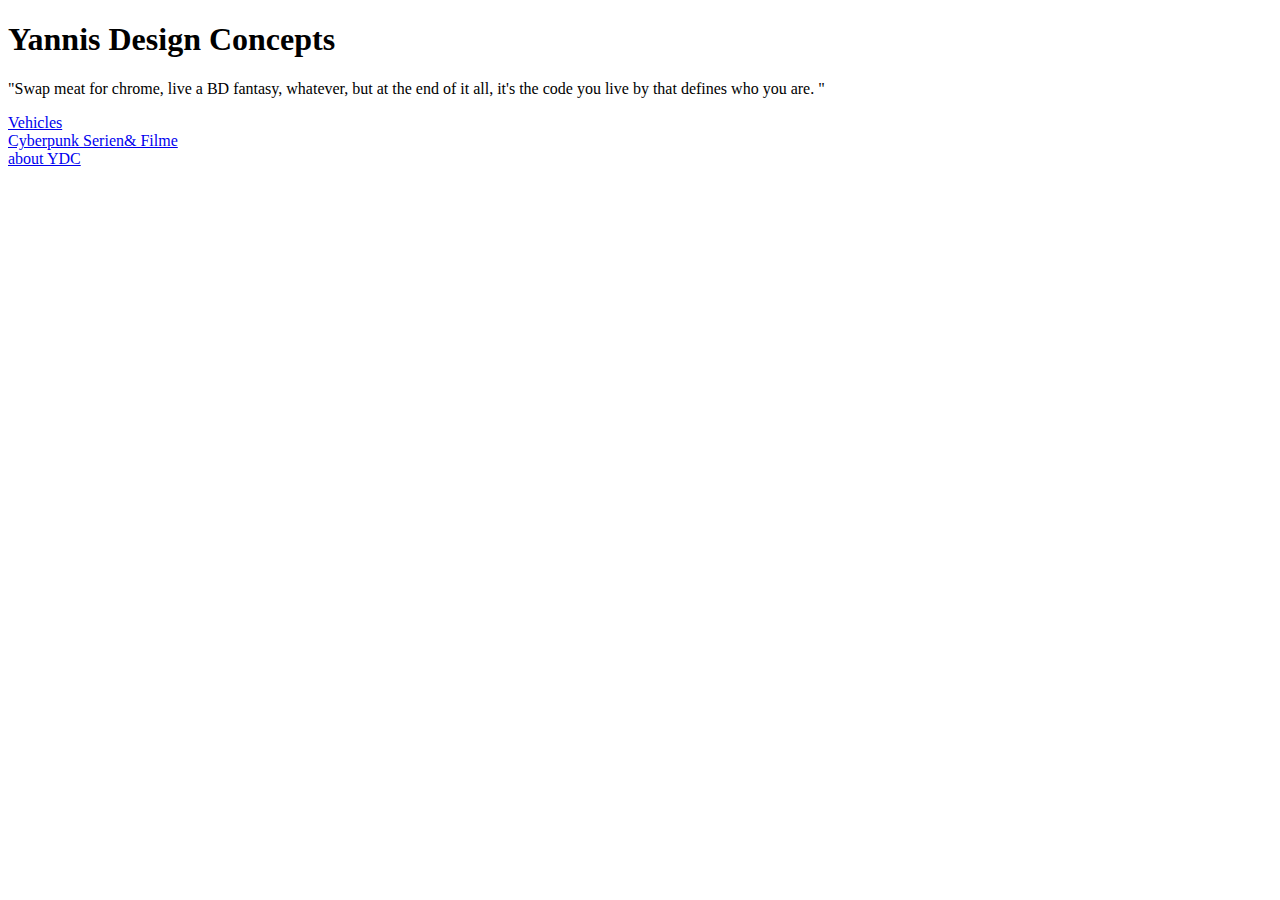
==== index.html @ 078557d4 "v2" ====
<!DOCTYPE html>
<html lang="en">
<head>
    <meta charset="UTF-8">
    <meta name="viewport" content="width=device-width, initial-scale=1.0">
    <title>YDC</title>
    
    <link rel="stylesheet" href="StyleYDC.css">
    <link href="https://fonts.googleapis.com/css2?family=Red+Hat+Mono:wght@500&display=swap" rel="stylesheet">
     
</head>

<body>
         
    <Main>
             <div class="intro box glow header">
                <h1>Yannis Design Concepts</h1> 
             </div>
 
             <div class="quote hover">
                 <p>"Swap meat for chrome, live a BD fantasy, whatever, but at the end of it all, it's the code you live by that defines who you are. "</p>
             </div> 
 
                 <div class="text links">
                     <a href="Cyberpunk vehicles.html"> Vehicles </a>
                 </div>
                     <a href="Cyberpunk Filme.html" class="text links2">Cyberpunk Serien& Filme</a>
    </Main>
      
    
    <footer>
        <div class="footer-container">
          <a href="about YDC">about YDC</a>
                 
        </div>
    </footer>
   
</body>
</html>
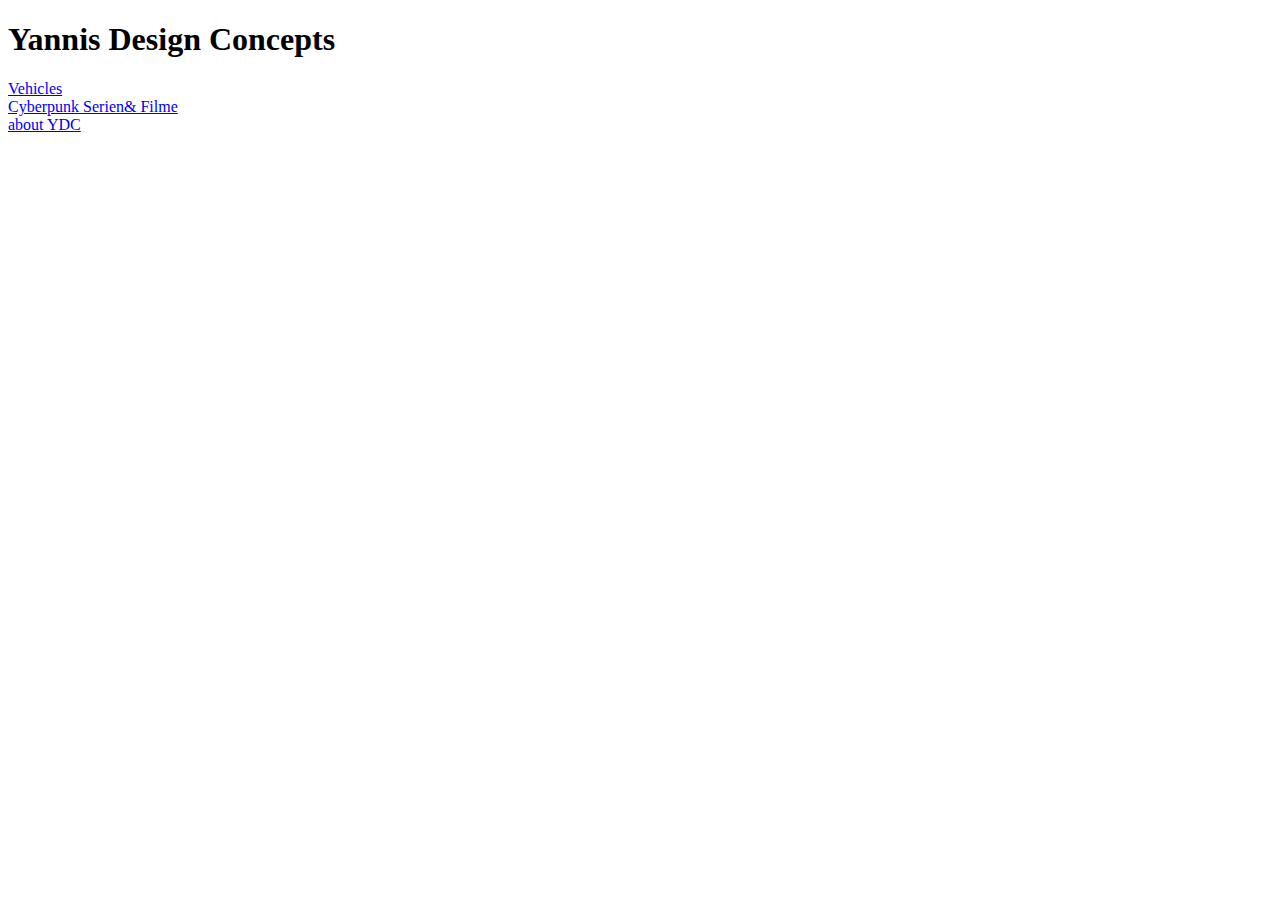
==== commit 3a3d89db: "farbverlauf" ====
--- a/index.html
+++ b/index.html
@@ -17,8 +17,8 @@
                 <h1>Yannis Design Concepts</h1> 
              </div>
  
-             <div class="quote hover">
-                 <p>"Swap meat for chrome, live a BD fantasy, whatever, but at the end of it all, it's the code you live by that defines who you are. "</p>
+             <div class="quote">
+              
              </div> 
  
                  <div class="text links">
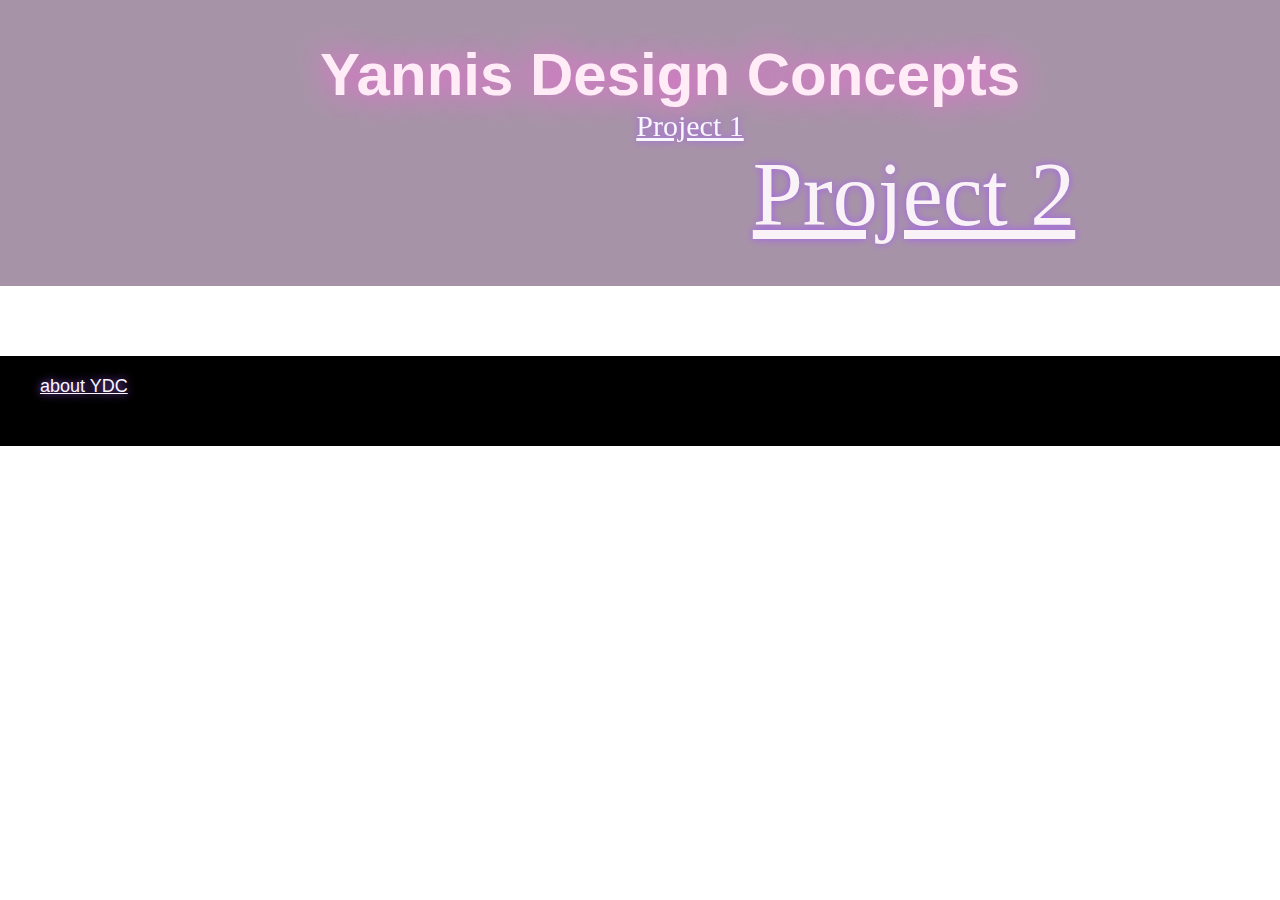
==== commit ade5fb0d: "test 3" ====
--- a/index.html
+++ b/index.html
@@ -5,7 +5,7 @@
     <meta name="viewport" content="width=device-width, initial-scale=1.0">
     <title>YDC</title>
     
-    <link rel="stylesheet" href="StyleYDC.css">
+    <link rel="stylesheet" href="styleYDC.css">
     <link href="https://fonts.googleapis.com/css2?family=Red+Hat+Mono:wght@500&display=swap" rel="stylesheet">
      
 </head>
@@ -15,16 +15,12 @@
     <Main>
              <div class="intro box glow header">
                 <h1>Yannis Design Concepts</h1> 
-             </div>
+         
  
-             <div class="quote">
-              
-             </div> 
- 
-                 <div class="text links">
-                     <a href="Cyberpunk vehicles.html"> Vehicles </a>
+                 <div class="text">
+                     <a href="test.html"> Project 1 </a>
                  </div>
-                     <a href="Cyberpunk Filme.html" class="text links2">Cyberpunk Serien& Filme</a>
+                     <a href="Cyberpunk Filme.html" class="text links2">Project 2 </a>
     </Main>
       
     
--- a/styleYDC.css
+++ b/styleYDC.css
@@ -0,0 +1,120 @@
+       /*  new CSS */
+
+body{
+    margin: 0;
+    padding: 0;
+    background-color: var(--bg-color);
+    color: white;
+    font-family: Impact, Haettenschweiler, 'Arial Narrow Bold', sans-serif;
+    background-size: cover;
+    background-attachment: fixed;
+    background: linear-gradient( hsl(50,80,95) 35%, hsl(300,40,80) 45%, hsl(230,30,80), hsl white 100%)
+  
+  }
+  
+.intro{
+    background-color: rgba(48, 0, 48, 0.422);
+    overflow: hidden
+}
+
+.box{
+    padding: 40px 30px;
+    width: 100%;
+    position: sticky;
+  }
+
+
+.header{
+    text-align: center;
+    position: sticky;
+    top: 0;
+  }
+a{
+    color: #f8f6ff;
+    text-shadow:0 0 8px rgb(165, 92, 243);
+}
+
+.quote{
+    
+   padding-left: 100px;
+    text-align: justify;
+    width: 300px;
+    font-size: 10em;
+}
+
+.links{
+    font-size: 4em;
+    padding-left: 55%;
+    margin-bottom: 300px;
+}
+
+.links2{
+    font-size: 3em;
+    padding-left: 35%;
+    margin-bottom: 140px;
+
+}
+
+h1, h2{
+    padding: 0;
+    margin: 0;
+    font-family: 'Anderson Grotesk', sans-serif;
+    color: #ffecf7;
+}
+
+.starter-pic{
+   margin-left: 50px;
+   margin-top: 150px;
+   margin-bottom: 50px;
+}
+
+.text{
+    margin-left: 40px;
+    color: #f9f2f6;
+    font-family: Impact, Haettenschweiler, 'Arial Narrow Bold';
+}
+
+footer{
+    padding: 20px;
+    width: 100%;
+    font-size: 18px;
+    z-index: 19;
+    overflow: hidden;
+    background-color: black;
+    margin-top: 70px;
+    bottom: 0;
+    height: 50px;
+    
+}
+
+.footer-container{
+    display: flex;
+    align-items: center;
+    justify-content: space-between ;
+    color: #f9f2f6;
+    margin-left: 20px;
+    margin-right: 50px;
+  }
+
+.glow{
+    font-size: 30px;
+    text-shadow:0 0 30px rgb(255, 98, 224);
+}
+
+.pictures{
+    margin-left: 15vw;
+    margin-top: 150px;
+    
+    
+}
+
+.movies{
+    padding-left: 15vw;
+    text-align: justify;
+    width: 700px;
+    font-size: 4em;
+}
+
+.quote:hover{
+    text-shadow: 1px 1px 5px rgb(236, 195, 204);
+}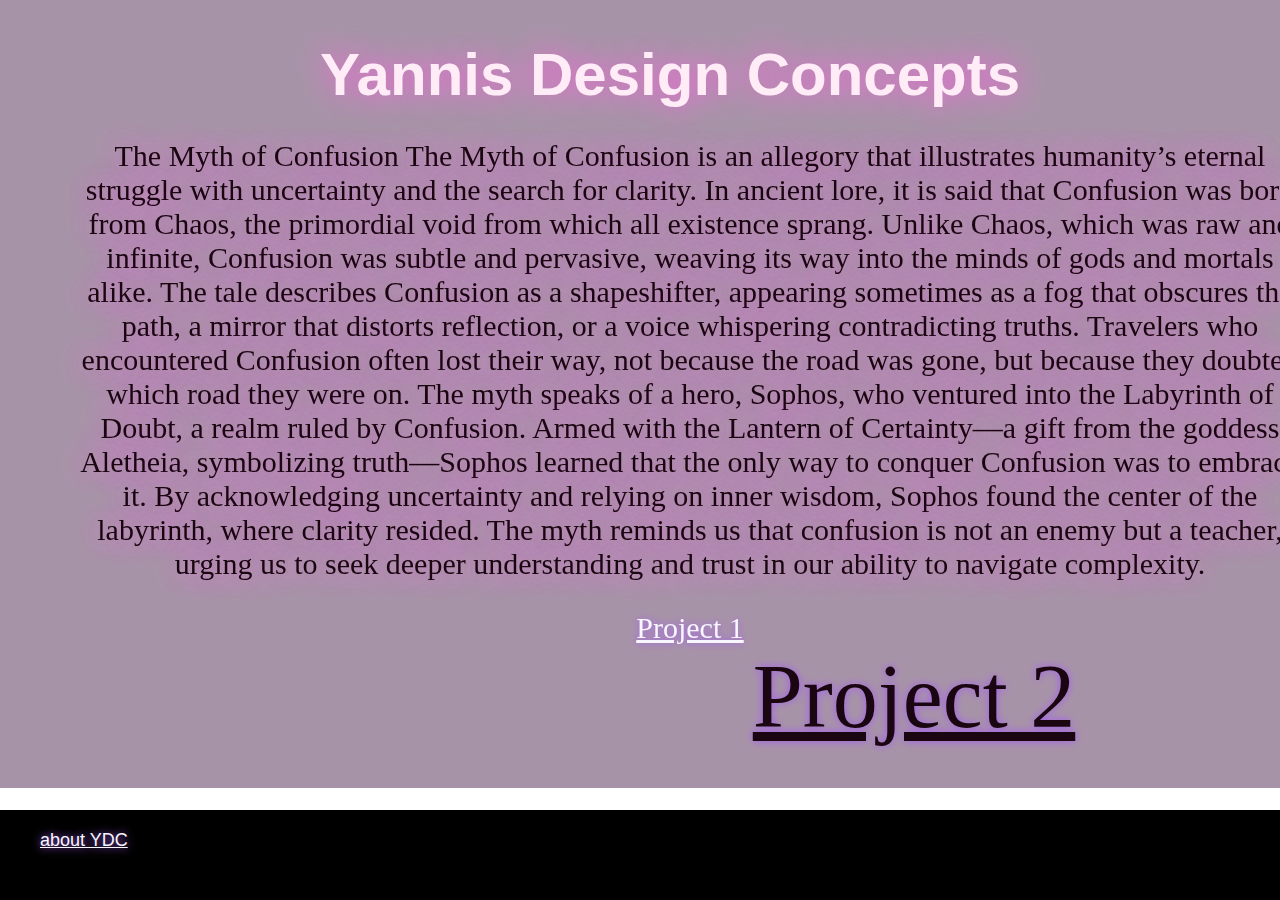
==== commit 701301ac: "mit text" ====
--- a/index.html
+++ b/index.html
@@ -16,6 +16,15 @@
              <div class="intro box glow header">
                 <h1>Yannis Design Concepts</h1> 
          
+                <p class="text">The Myth of Confusion
+
+                    The Myth of Confusion is an allegory that illustrates humanity’s eternal struggle with uncertainty and the search for clarity. In ancient lore, it is said that Confusion was born from Chaos, the primordial void from which all existence sprang. Unlike Chaos, which was raw and infinite, Confusion was subtle and pervasive, weaving its way into the minds of gods and mortals alike.
+                    
+                    The tale describes Confusion as a shapeshifter, appearing sometimes as a fog that obscures the path, a mirror that distorts reflection, or a voice whispering contradicting truths. Travelers who encountered Confusion often lost their way, not because the road was gone, but because they doubted which road they were on.
+                    
+                    The myth speaks of a hero, Sophos, who ventured into the Labyrinth of Doubt, a realm ruled by Confusion. Armed with the Lantern of Certainty—a gift from the goddess Aletheia, symbolizing truth—Sophos learned that the only way to conquer Confusion was to embrace it. By acknowledging uncertainty and relying on inner wisdom, Sophos found the center of the labyrinth, where clarity resided.
+                    
+                    The myth reminds us that confusion is not an enemy but a teacher, urging us to seek deeper understanding and trust in our ability to navigate complexity.</p>
  
                  <div class="text">
                      <a href="test.html"> Project 1 </a>
--- a/styleYDC.css
+++ b/styleYDC.css
@@ -3,12 +3,10 @@
 body{
     margin: 0;
     padding: 0;
-    background-color: var(--bg-color);
-    color: white;
     font-family: Impact, Haettenschweiler, 'Arial Narrow Bold', sans-serif;
     background-size: cover;
     background-attachment: fixed;
-    background: linear-gradient( hsl(50,80,95) 35%, hsl(300,40,80) 45%, hsl(230,30,80), hsl white 100%)
+    background: linear-gradient(hsl(50,80,95) 35%, hsl(300,40,80) 45%, hsl(230,30,80), hsl white 100%)
   
   }
   
@@ -70,8 +68,9 @@
 
 .text{
     margin-left: 40px;
-    color: #f9f2f6;
+    color: #1a0611;
     font-family: Impact, Haettenschweiler, 'Arial Narrow Bold';
+    font-size: 20vp;
 }
 
 footer{
@@ -84,6 +83,7 @@
     margin-top: 70px;
     bottom: 0;
     height: 50px;
+    position: fixed;
     
 }
 
@@ -104,16 +104,8 @@
 .pictures{
     margin-left: 15vw;
     margin-top: 150px;
+}
     
-    
-}
-
-.movies{
-    padding-left: 15vw;
-    text-align: justify;
-    width: 700px;
-    font-size: 4em;
-}
 
 .quote:hover{
     text-shadow: 1px 1px 5px rgb(236, 195, 204);
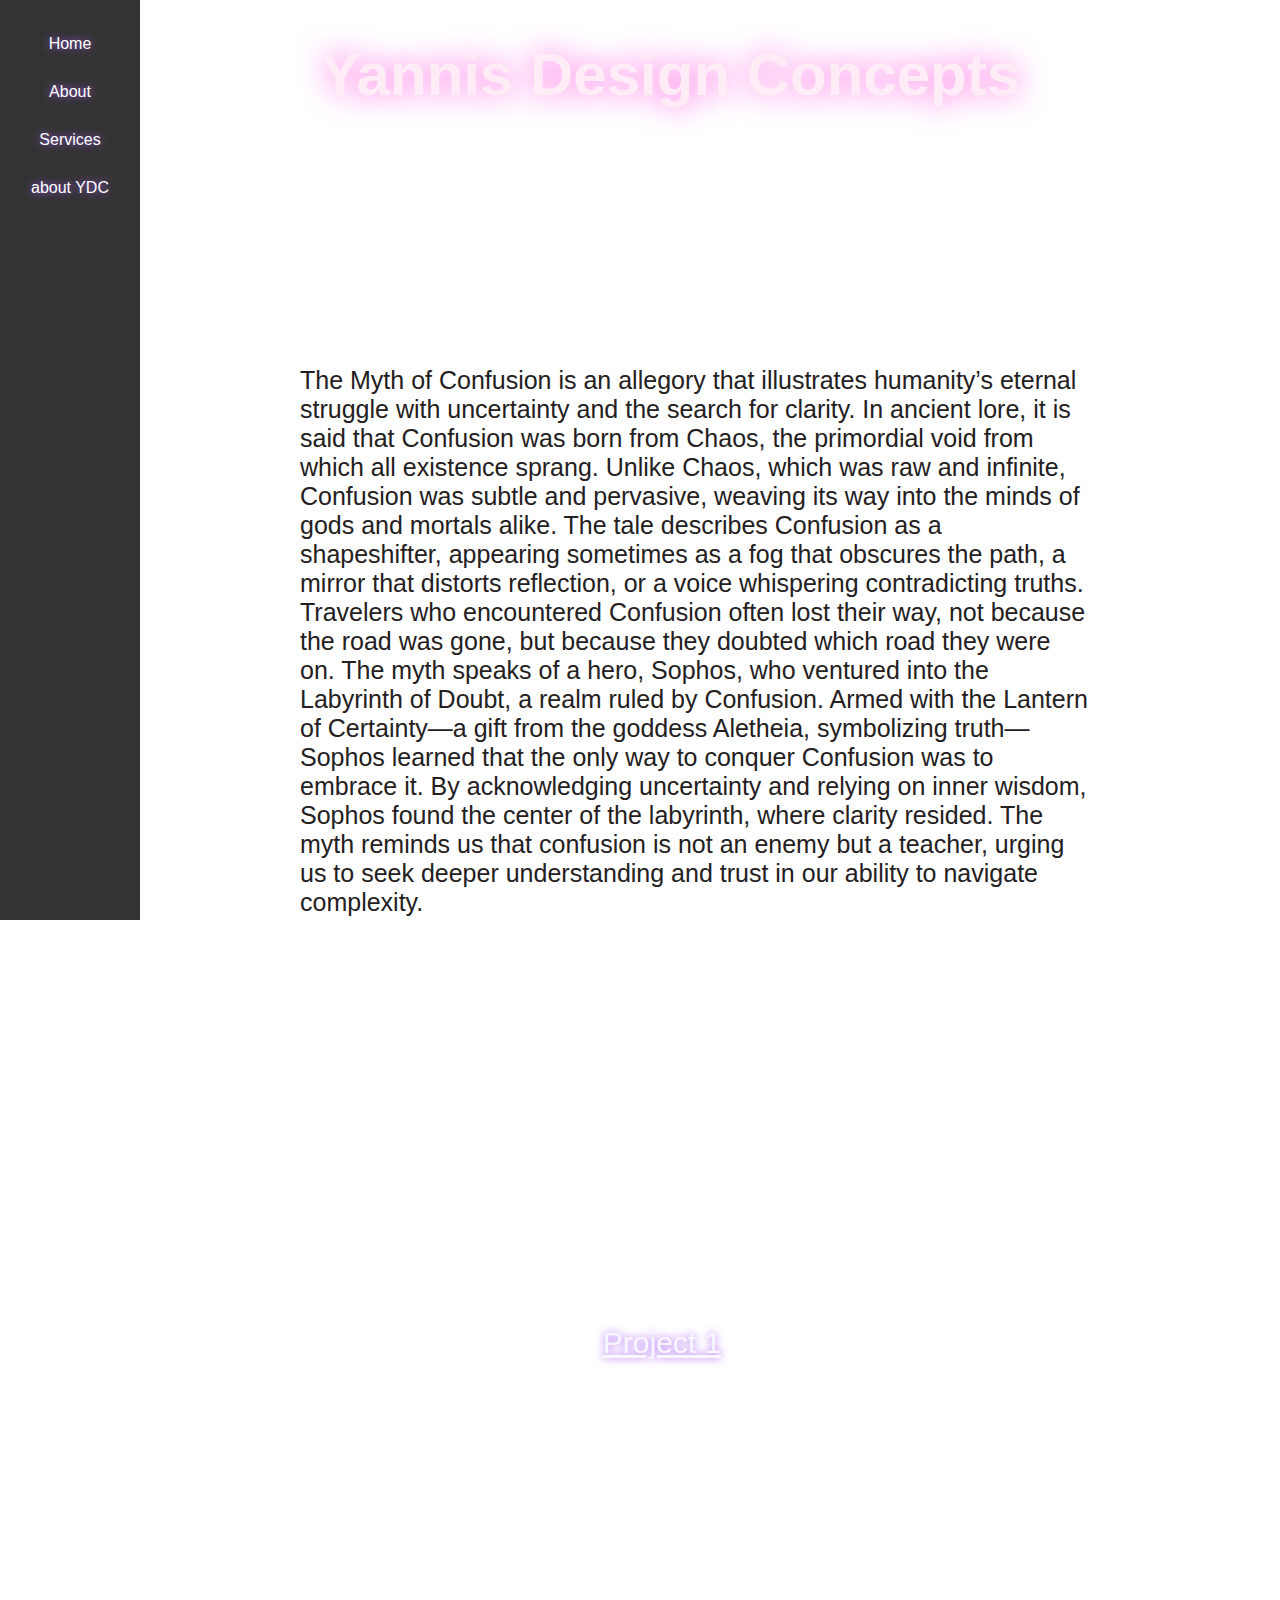
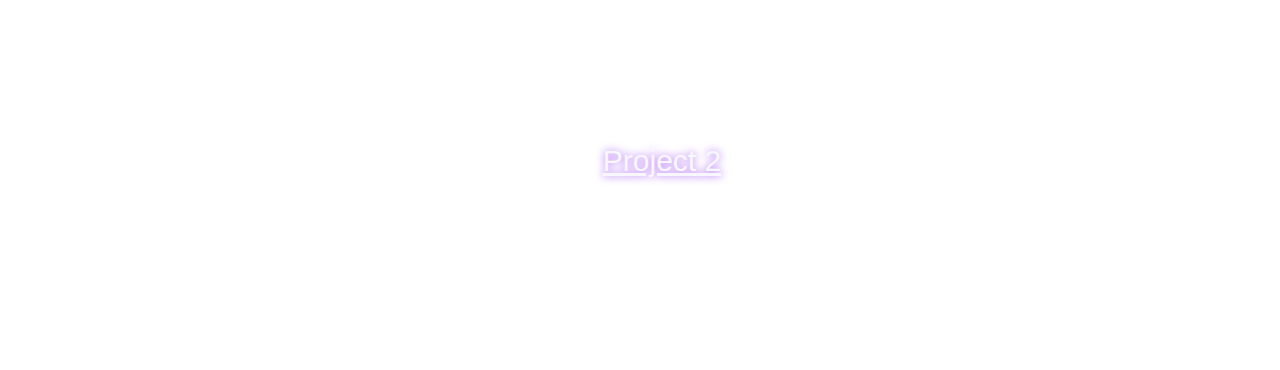
==== commit 1f3af632: "zwischenpräsentation" ====
--- a/index.html
+++ b/index.html
@@ -11,12 +11,20 @@
 </head>
 
 <body>
-         
+    <div class="navbar">
+        <a href="#home">Home</a>
+        <a href="#about">About</a>
+        <a href="#services">Services</a>
+        <a href="about YDC">about YDC</a>
+    </div>
+
     <Main>
-             <div class="intro box glow header">
+             <div class=" box glow header">
                 <h1>Yannis Design Concepts</h1> 
-         
-                <p class="text">The Myth of Confusion
+             </div>
+             
+             <div class="text ">
+                <p>
 
                     The Myth of Confusion is an allegory that illustrates humanity’s eternal struggle with uncertainty and the search for clarity. In ancient lore, it is said that Confusion was born from Chaos, the primordial void from which all existence sprang. Unlike Chaos, which was raw and infinite, Confusion was subtle and pervasive, weaving its way into the minds of gods and mortals alike.
                     
@@ -25,20 +33,18 @@
                     The myth speaks of a hero, Sophos, who ventured into the Labyrinth of Doubt, a realm ruled by Confusion. Armed with the Lantern of Certainty—a gift from the goddess Aletheia, symbolizing truth—Sophos learned that the only way to conquer Confusion was to embrace it. By acknowledging uncertainty and relying on inner wisdom, Sophos found the center of the labyrinth, where clarity resided.
                     
                     The myth reminds us that confusion is not an enemy but a teacher, urging us to seek deeper understanding and trust in our ability to navigate complexity.</p>
- 
-                 <div class="text">
-                     <a href="test.html"> Project 1 </a>
-                 </div>
-                     <a href="Cyberpunk Filme.html" class="text links2">Project 2 </a>
+            
+                </div>
+
+                <div class="text quote quote-hover">
+                    <a href="test.html"> Project 1 </a>
+                </div>
+
+                <div class="text quote quote-hover">
+                    <a href="Cyberpunk Filme.html">Project 2 </a>
+                </div>
     </Main>
-      
-    
-    <footer>
-        <div class="footer-container">
-          <a href="about YDC">about YDC</a>
-                 
-        </div>
-    </footer>
+
    
 </body>
 </html>--- a/styleYDC.css
+++ b/styleYDC.css
@@ -6,19 +6,19 @@
     font-family: Impact, Haettenschweiler, 'Arial Narrow Bold', sans-serif;
     background-size: cover;
     background-attachment: fixed;
-    background: linear-gradient(hsl(50,80,95) 35%, hsl(300,40,80) 45%, hsl(230,30,80), hsl white 100%)
+    background: linear-gradient(hsl(50,80,95) 35%, hsl(300,40,80) 45%, hsl(230,30,80), hsl white 100%);
+    overflow-x: hidden;
+    width: 100%;
+    
   
   }
   
-.intro{
-    background-color: rgba(48, 0, 48, 0.422);
-    overflow: hidden
-}
 
 .box{
     padding: 40px 30px;
     width: 100%;
     position: sticky;
+    overflow: hidden
   }
 
 
@@ -67,10 +67,11 @@
 }
 
 .text{
-    margin-left: 40px;
-    color: #1a0611;
-    font-family: Impact, Haettenschweiler, 'Arial Narrow Bold';
-    font-size: 20vp;
+    display: flex;
+    font-size: 25px;
+    color: rgb(36, 32, 33);
+    padding: 15%;
+    padding-left: 300px;
 }
 
 footer{
@@ -106,7 +107,40 @@
     margin-top: 150px;
 }
     
+.quote{
+    font-size: 30px;
+    justify-content: center;
+    padding-left: 40%;
+}
+
 
 .quote:hover{
     text-shadow: 1px 1px 5px rgb(236, 195, 204);
-}+}
+
+/* seitliche nav bar */
+.navbar {
+    position: fixed;
+    top: 0;
+    left: 0;
+    width: 140px;
+    height: 100%;
+    background-color: #333;
+    display: flex;
+    flex-direction: column;
+    padding-top: 20px;
+  }
+  
+  .navbar a {
+    text-decoration: none;
+    color: white;
+    padding: 15px;
+    text-align: center;
+    align-items: center;
+    transition: background-color 0.2s;
+  }
+  
+  .navbar a:hover {
+    background-color: #575757;
+  }
+  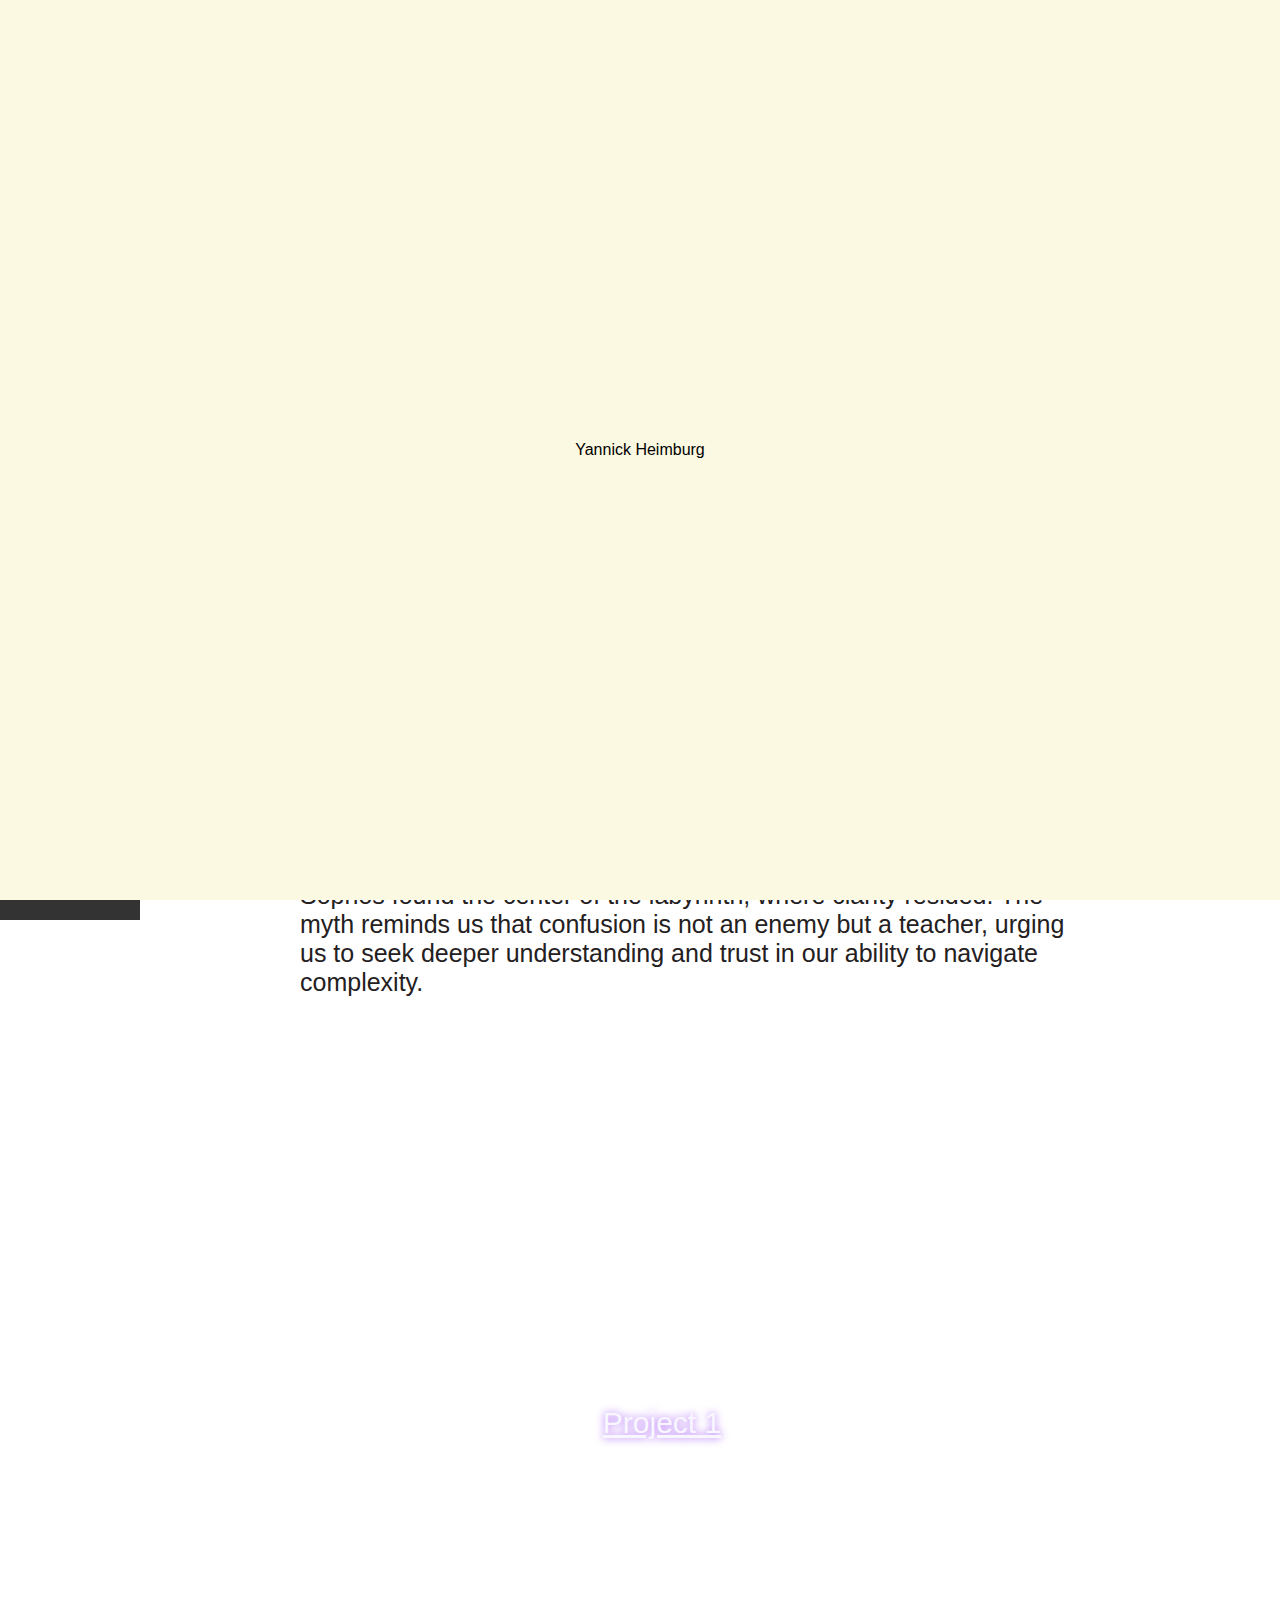
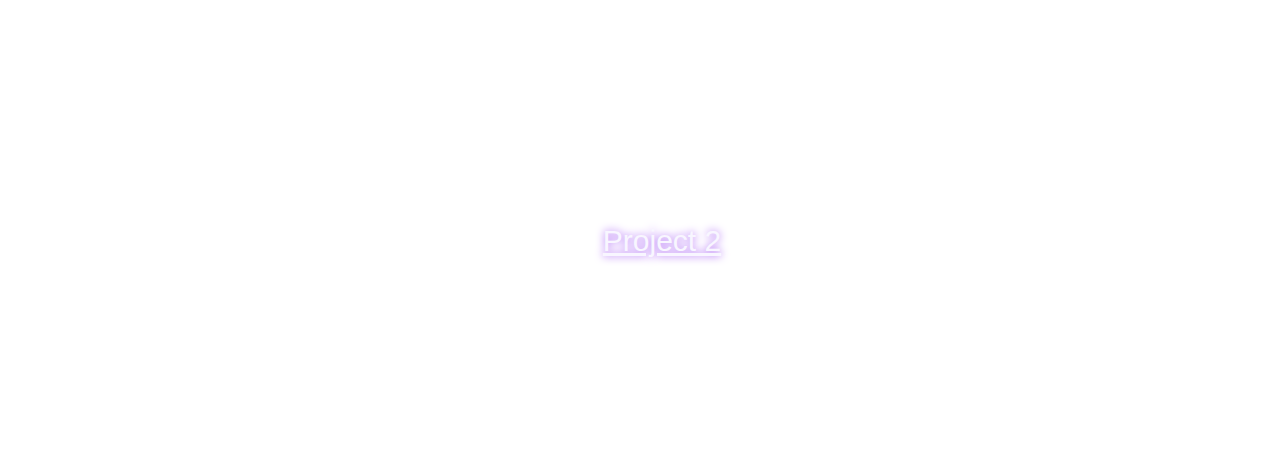
==== commit c5dd7d04: "mit intro" ====
--- a/index.html
+++ b/index.html
@@ -3,47 +3,58 @@
 <head>
     <meta charset="UTF-8">
     <meta name="viewport" content="width=device-width, initial-scale=1.0">
-    <title>YDC</title>
+    <title>YannickHeimburg</title>
     
-    <link rel="stylesheet" href="styleYDC.css">
+    <link rel="stylesheet" href="style.css">
     <link href="https://fonts.googleapis.com/css2?family=Red+Hat+Mono:wght@500&display=swap" rel="stylesheet">
      
 </head>
 
 <body>
-    <div class="navbar">
-        <a href="#home">Home</a>
-        <a href="#about">About</a>
-        <a href="#services">Services</a>
-        <a href="about YDC">about YDC</a>
-    </div>
 
-    <Main>
-             <div class=" box glow header">
-                <h1>Yannis Design Concepts</h1> 
-             </div>
-             
-             <div class="text ">
-                <p>
+    <!-- Preloader -->
+  <div id="preloader">
+    <!-- <div class="spinner"></div> -->
+     <p>Yannick Heimburg</p>
+  </div>
 
-                    The Myth of Confusion is an allegory that illustrates humanity’s eternal struggle with uncertainty and the search for clarity. In ancient lore, it is said that Confusion was born from Chaos, the primordial void from which all existence sprang. Unlike Chaos, which was raw and infinite, Confusion was subtle and pervasive, weaving its way into the minds of gods and mortals alike.
-                    
-                    The tale describes Confusion as a shapeshifter, appearing sometimes as a fog that obscures the path, a mirror that distorts reflection, or a voice whispering contradicting truths. Travelers who encountered Confusion often lost their way, not because the road was gone, but because they doubted which road they were on.
-                    
-                    The myth speaks of a hero, Sophos, who ventured into the Labyrinth of Doubt, a realm ruled by Confusion. Armed with the Lantern of Certainty—a gift from the goddess Aletheia, symbolizing truth—Sophos learned that the only way to conquer Confusion was to embrace it. By acknowledging uncertainty and relying on inner wisdom, Sophos found the center of the labyrinth, where clarity resided.
-                    
-                    The myth reminds us that confusion is not an enemy but a teacher, urging us to seek deeper understanding and trust in our ability to navigate complexity.</p>
-            
+  <!-- Main Content -->
+  <div id="main-content" style="display: none;">
+  </div>
+        <div class="navbar">
+            <a href="#home">Home</a>
+            <a href="#about">About</a>
+            <a href="#services">Services</a>
+            <a href="about YDC">about YH</a>
+        </div>
+
+        <Main>
+                <div class="glow header">
+                    <h1>Yannick Heimburg</h1> 
                 </div>
+                
+                <div class="text ">
+                    <p>
 
-                <div class="text quote quote-hover">
-                    <a href="test.html"> Project 1 </a>
-                </div>
+                        The Myth of Confusion is an allegory that illustrates humanity’s eternal struggle with uncertainty and the search for clarity. In ancient lore, it is said that Confusion was born from Chaos, the primordial void from which all existence sprang. Unlike Chaos, which was raw and infinite, Confusion was subtle and pervasive, weaving its way into the minds of gods and mortals alike.
+                        
+                        The tale describes Confusion as a shapeshifter, appearing sometimes as a fog that obscures the path, a mirror that distorts reflection, or a voice whispering contradicting truths. Travelers who encountered Confusion often lost their way, not because the road was gone, but because they doubted which road they were on.
+                        
+                        The myth speaks of a hero, Sophos, who ventured into the Labyrinth of Doubt, a realm ruled by Confusion. Armed with the Lantern of Certainty—a gift from the goddess Aletheia, symbolizing truth—Sophos learned that the only way to conquer Confusion was to embrace it. By acknowledging uncertainty and relying on inner wisdom, Sophos found the center of the labyrinth, where clarity resided.
+                        
+                        The myth reminds us that confusion is not an enemy but a teacher, urging us to seek deeper understanding and trust in our ability to navigate complexity.</p>
+                
+                    </div>
 
-                <div class="text quote quote-hover">
-                    <a href="Cyberpunk Filme.html">Project 2 </a>
-                </div>
-    </Main>
+                    <div class="text quote quote-hover">
+                        <a href="test.html"> Project 1 </a>
+                    </div>
+
+                    <div class="text quote quote-hover">
+                        <a href="Cyberpunk Filme.html">Project 2 </a>
+                    </div>
+            </Main>
+    <Script src="script.js"></Script>
 
    
 </body>
--- a/style.css
+++ b/style.css
@@ -0,0 +1,140 @@
+       /*  new CSS */
+
+body{
+    margin: 0;
+    padding: 0;
+    font-family: Impact, Haettenschweiler, 'Arial Narrow Bold', sans-serif;
+    background-size: cover;
+    background-attachment: fixed;
+    background: linear-gradient(hsl(50,80,95) 35%, hsl(300,40,80) 45%, hsl(230,30,80), hsl white 100%);
+    overflow-x: hidden;
+    width: 100%;
+    }
+
+
+.header{
+    text-align: center;
+    position: sticky;
+    top: 0;
+    padding: 40px;
+    color: #f8f6ff;
+  }
+
+a{
+    color: #f8f6ff;
+    text-shadow:0 0 8px rgb(165, 92, 243);
+}
+
+.quote{
+    
+   padding-left: 100px;
+    text-align: justify;
+    width: 300px;
+    font-size: 10em;
+}
+
+
+
+
+.text{
+    display: flex;
+    font-size: 25px;
+    color: rgb(36, 32, 33);
+    padding: 15%;
+    padding-left: 300px;
+}
+
+.glow{
+    font-size: 30px;
+    text-shadow:0 0 30px rgb(255, 98, 224);
+}
+
+    
+.quote{
+    font-size: 30px;
+    justify-content: center;
+    padding-left: 40%;
+}
+
+
+.quote:hover{
+    text-shadow: 1px 1px 5px rgb(236, 195, 204);
+}
+
+
+
+/* seitliche nav bar */
+.navbar {
+    position: fixed;
+    top: 0;
+    left: 0;
+    width: 140px;
+    height: 100%;
+    background-color: #333;
+    display: flex;
+    flex-direction: column;
+    padding-top: 20px;
+    justify-content: center;
+    z-index: 999;
+  }
+  
+  .navbar a {
+    text-decoration: none;
+    color: white;
+    padding: 15px;
+    text-align: center;
+    align-items: center;
+    transition: background-color 0.2s;
+  }
+  
+  .navbar a:hover {
+    background-color: #575757;
+  }
+  
+
+  /* Load page */
+
+  #preloader {
+    position: fixed;
+    top: 0;
+    left: 0;
+    width: 100%;
+    height: 100%;
+    background-color: #fcf9e2; /* Dark background */
+    display: flex;
+    align-items: center;
+    justify-content: center;
+    z-index: 9999; /* Ensure it's above everything else */
+    transition: opacity 1s ease;
+  }
+  
+  .spinner {
+    border: 6px solid #f3f3f3;
+    border-top: 6px solid #3498db; /* Spinner color */
+    border-radius: 50%;
+    width: 50px;
+    height: 50px;
+    animation: spin 1s linear infinite;
+  }
+
+  /* Spinner animation */
+@keyframes spin {
+    from { transform: rotate(0deg); }
+    to { transform: rotate(360deg); }
+  }
+
+  /* Main content reveal */
+#main-content {
+    display: block;
+    opacity: 0;
+    transition: opacity 1s ease;
+  }
+  
+  body.loaded #main-content {
+    opacity: 1;
+  }
+  
+  body.loaded #preloader {
+    opacity: 0;
+    pointer-events: none; /* Prevent interaction */
+  }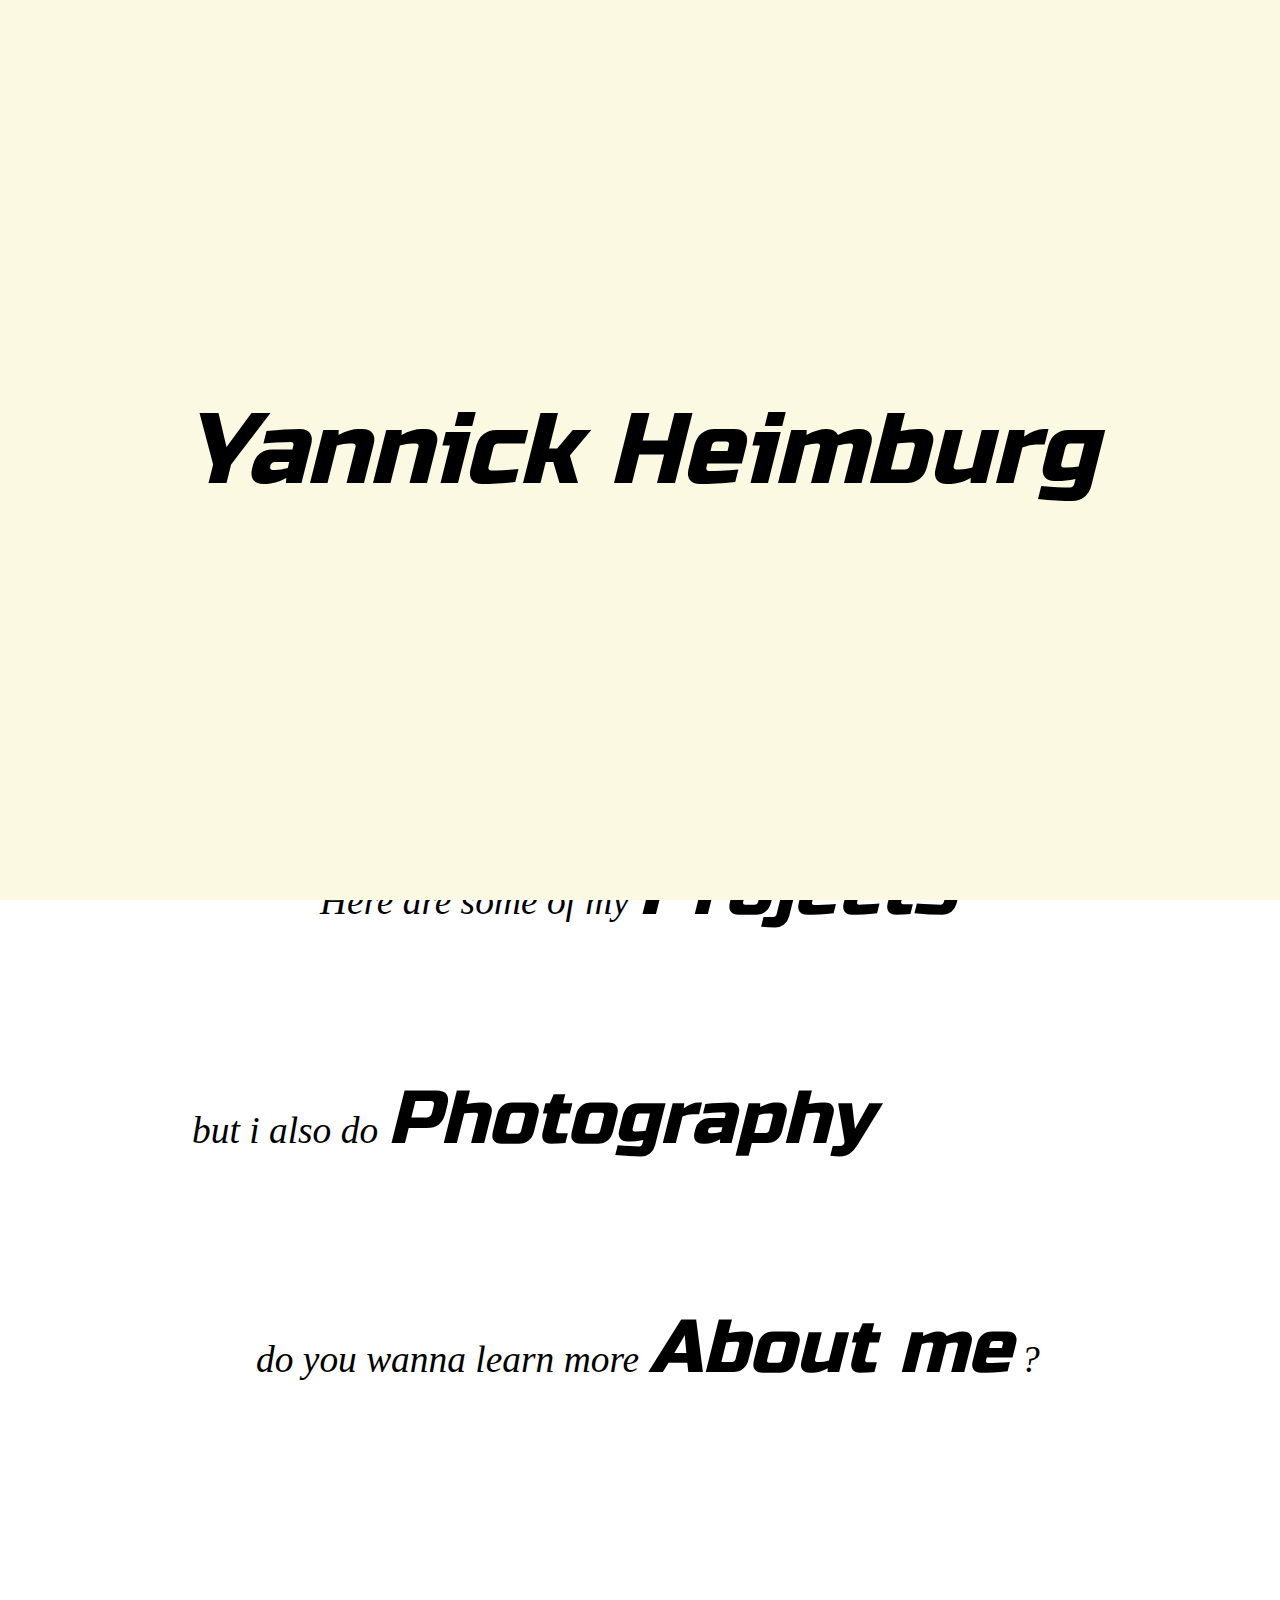
==== commit d44a93d8: "endpäsi" ====
--- a/index.html
+++ b/index.html
@@ -14,45 +14,33 @@
 
     <!-- Preloader -->
   <div id="preloader">
-    <!-- <div class="spinner"></div> -->
-     <p>Yannick Heimburg</p>
+     <p class="pulsate loader-styling russo-one">Yannick Heimburg</p>
   </div>
 
   <!-- Main Content -->
   <div id="main-content" style="display: none;">
   </div>
-        <div class="navbar">
-            <a href="#home">Home</a>
-            <a href="#about">About</a>
-            <a href="#services">Services</a>
-            <a href="about YDC">about YH</a>
-        </div>
+        <!-- ausgeblendete navbar  <div class="navbar"> -->
+       
 
         <Main>
-                <div class="glow header">
-                    <h1>Yannick Heimburg</h1> 
-                </div>
+            
+                <h1 class="baseline"> hi i'm <span class="russo-one link-padding">Yannick Heimburg</span></h1> 
+         
                 
-                <div class="text ">
-                    <p>
-
-                        The Myth of Confusion is an allegory that illustrates humanity’s eternal struggle with uncertainty and the search for clarity. In ancient lore, it is said that Confusion was born from Chaos, the primordial void from which all existence sprang. Unlike Chaos, which was raw and infinite, Confusion was subtle and pervasive, weaving its way into the minds of gods and mortals alike.
-                        
-                        The tale describes Confusion as a shapeshifter, appearing sometimes as a fog that obscures the path, a mirror that distorts reflection, or a voice whispering contradicting truths. Travelers who encountered Confusion often lost their way, not because the road was gone, but because they doubted which road they were on.
-                        
-                        The myth speaks of a hero, Sophos, who ventured into the Labyrinth of Doubt, a realm ruled by Confusion. Armed with the Lantern of Certainty—a gift from the goddess Aletheia, symbolizing truth—Sophos learned that the only way to conquer Confusion was to embrace it. By acknowledging uncertainty and relying on inner wisdom, Sophos found the center of the labyrinth, where clarity resided.
-                        
-                        The myth reminds us that confusion is not an enemy but a teacher, urging us to seek deeper understanding and trust in our ability to navigate complexity.</p>
-                
-                    </div>
-
-                    <div class="text quote quote-hover">
-                        <a href="test.html"> Project 1 </a>
-                    </div>
-
-                    <div class="text quote quote-hover">
-                        <a href="Cyberpunk Filme.html">Project 2 </a>
-                    </div>
+            <div class="textblock1 textsize">
+                <p>i am a <span class="russo-one">Productdesign Student</span> from Berlin.</p>
+            </div> 
+            <div class="textblock2 textsize">
+                <p>Here are some of my <a class="russo-one" href="Projects.html">Projects</a></p>
+            </div>
+            <div class="textblock3 textsize">
+                <p>but i also do <a class="russo-one" href="Photography.html">Photography</a></p>
+            </div>
+            <div class="textblock4 textsize">
+                <p>do you wanna learn more <a class="russo-one" href="about me.html">About me</a> ?</p>
+            </div>
+        
             </Main>
     <Script src="script.js"></Script>
 
--- a/style.css
+++ b/style.css
@@ -1,69 +1,193 @@
-       /*  new CSS */
-
+
+
+
+/* Fonts ------------------------------------------------------------------------------------------------------- */
+        
+/* Russo one */
+  @import url('https://fonts.googleapis.com/css2?family=Russo+One&display=swap');
+
+    .russo-one {
+    font-family: "Russo One", serif;
+    font-weight: 400;
+    font-style: italic;
+    font-size: 2em;
+  }
+                    
+/* roboto serif */
+@import url('https://fonts.googleapis.com/css2?family=Roboto+Serif:ital,opsz,wdth,wght,GRAD@1,8..144,126,580,31&display=swap');
+
+
+  .roboto-serif {
+    font-family: "Roboto Serif", serif;
+    
+  }
+
+
+/* Body styling --------------------------------------------------------------------------------------------------- */
 body{
     margin: 0;
     padding: 0;
-    font-family: Impact, Haettenschweiler, 'Arial Narrow Bold', sans-serif;
+    font-family: "Roboto Serif", serif;
+    font-size: 1.3em;
+    font-style: italic;
     background-size: cover;
     background-attachment: fixed;
-    background: linear-gradient(hsl(50,80,95) 35%, hsl(300,40,80) 45%, hsl(230,30,80), hsl white 100%);
+    background-image: url(img/Blur\ Background\ .png);
+    z-index: 0;
     overflow-x: hidden;
     width: 100%;
     }
 
 
-.header{
-    text-align: center;
-    position: sticky;
-    top: 0;
-    padding: 40px;
-    color: #f8f6ff;
-  }
+h1{
+  display: flex;
+  justify-content: center;
+  padding: 13%;
+}
+
+.baseline{
+  align-items: baseline;
+}
+
+.textsize{
+  font-size: 1.8em;
+  font-weight: 530;
+ 
+}
+.textblock1{
+  display: flex;
+  padding-left: 10%;
+  padding-right: 25%;
+}
+
+.textblock2{
+  display: flex;
+  margin-left: 25%;
+  padding-right: 10%;
+  padding-top: 5%;
+}
+
+.textblock3{
+  display: flex;
+  padding-left: 15%;
+  padding-right: 20%;
+  padding-top: 5%;
+}
+
+.textblock4{
+  display: flex;
+ text-align: right;
+  padding-left: 20%;
+  padding-right: 10%;
+  padding-bottom: 15%;
+  padding-top: 5%;
+}
+/* about page --------------------------------------------------------------------------------------------------------------------- */
+
+.goback{
+  display: flex;
+  justify-content: left;
+  padding-left: 3%;
+  font-size: 1.3em;
+}
+
+.textcontainer{
+  display: flex;
+  align-items: center;
+  gap: 10%;
+  margin-right: 10%;
+}
+
+.contact{
+  margin-top: 15%;
+  font-size: 1.3em;
+  font-weight: 200;
+}
+
+/* Projects Page ----------------------------------------------------------------------------------------------------------------- */
+
+h2{
+  font-family: "Russo One", serif;
+  font-weight: 400;
+  font-style: italic;
+  font-size: 6em;
+  padding-left: 18%;
+  padding-top: 3%;
+padding-bottom: 18%;
+}
+
+/* styling pics -------------------------------------------------------------------------------------------------------------------*/
+
+img{
+  display: flex;
+  
+}
+
+.aboutimg{
+ margin: auto;
+ margin-top: 10%;
+ margin-left: 15%;
+ width: 20%;
+ border: 20px solid #ffffff;
+}
+
+.projectpics{
+  width: 60%;
+  margin-left: 20%;
+  justify-content: center;
+  border: 2% #fcf9e2;
+}
+
+.fotogalerie{
+ align-items: center;
+  margin: auto;
+ margin-top: 5%;
+ margin-bottom: 10%;
+ width: 30%;
+ border: 30px solid #ffffff
+}
+
+
+ /* Liks styling ---------------------------------------------------------------------------------------------------------------- */
+
+ a:hover{
+  /* text-shadow: 
+  2px 2px 0 rgb(95, 59, 255), 
+    -2px -2px 0 rgb(95, 59, 255), 
+    2px -2px 0 rgb(95, 59, 255);   */
+    color: rgb(231, 152, 203);
+}
+
 
 a{
-    color: #f8f6ff;
-    text-shadow:0 0 8px rgb(165, 92, 243);
-}
-
-.quote{
-    
-   padding-left: 100px;
-    text-align: justify;
-    width: 300px;
-    font-size: 10em;
-}
-
-
-
-
-.text{
-    display: flex;
-    font-size: 25px;
-    color: rgb(36, 32, 33);
-    padding: 15%;
-    padding-left: 300px;
-}
-
-.glow{
-    font-size: 30px;
-    text-shadow:0 0 30px rgb(255, 98, 224);
-}
-
-    
-.quote{
-    font-size: 30px;
-    justify-content: center;
-    padding-left: 40%;
-}
-
-
-.quote:hover{
-    text-shadow: 1px 1px 5px rgb(236, 195, 204);
-}
-
-
-
-/* seitliche nav bar */
+    font-family: "Russo One", serif;
+    font-size: 200px;
+    font-style: italic;
+    color: black;
+    text-decoration: none;
+    animation: pulse-shadow 2s infinite;
+    transition: text-shadow 0.3s ease;
+    transition: color 0.4s ease;
+}
+
+
+
+
+
+/* Keyframes for the pulsating effect */
+@keyframes pulse-shadow {
+  0% {
+    text-shadow: 0 0 0.04em rgb(255, 255, 255);
+  }
+  50% {
+    text-shadow: 0 0 0.1em rgb(255, 255, 255);
+  }
+  100% {
+    text-shadow: 0 0 0.04em rgb(255, 255, 255);
+  }
+}
+
+/* seitliche nav bar 
 .navbar {
     position: fixed;
     top: 0;
@@ -90,9 +214,12 @@
   .navbar a:hover {
     background-color: #575757;
   }
-  
-
-  /* Load page */
+
+  */
+  
+
+  /* Load page ----------------------------------------------------------------------------------------------------------*/
+  
 
   #preloader {
     position: fixed;
@@ -100,28 +227,14 @@
     left: 0;
     width: 100%;
     height: 100%;
-    background-color: #fcf9e2; /* Dark background */
+    background-color: #fcf9e2;
     display: flex;
     align-items: center;
     justify-content: center;
     z-index: 9999; /* Ensure it's above everything else */
-    transition: opacity 1s ease;
-  }
-  
-  .spinner {
-    border: 6px solid #f3f3f3;
-    border-top: 6px solid #3498db; /* Spinner color */
-    border-radius: 50%;
-    width: 50px;
-    height: 50px;
-    animation: spin 1s linear infinite;
-  }
-
-  /* Spinner animation */
-@keyframes spin {
-    from { transform: rotate(0deg); }
-    to { transform: rotate(360deg); }
-  }
+    transition: opacity 0.5s ease;
+  }
+  
 
   /* Main content reveal */
 #main-content {
@@ -137,4 +250,40 @@
   body.loaded #preloader {
     opacity: 0;
     pointer-events: none; /* Prevent interaction */
-  }+  }
+
+  .loader-styling{
+    font-size: 100px;
+    font-style: italic;
+  }
+
+      /*  Pulsating of words  */
+    .pulsate {
+      opacity: 1; /* Starting opacity */
+      animation: pulse 2s infinite; /* Pulse effect */
+    }
+
+    /* Keyframes for the pulsating effect */
+    @keyframes pulse {
+      0% {
+        opacity: 1; /* Fully visible */
+      }
+      50% {
+        opacity: 0.6; /* Semi-transparent */
+      }
+      100% {
+        opacity: 1; /* Back to fully visible */
+      }
+    }
+
+
+/* animation slide down ----------------------------------------------------------------------------------------------------------------*/
+
+
+    /* Brakepoint for Mobile ----------------------------------------------------------------------------------------------------------- */
+
+@media screen (max-width: 768px) {
+
+
+  
+}